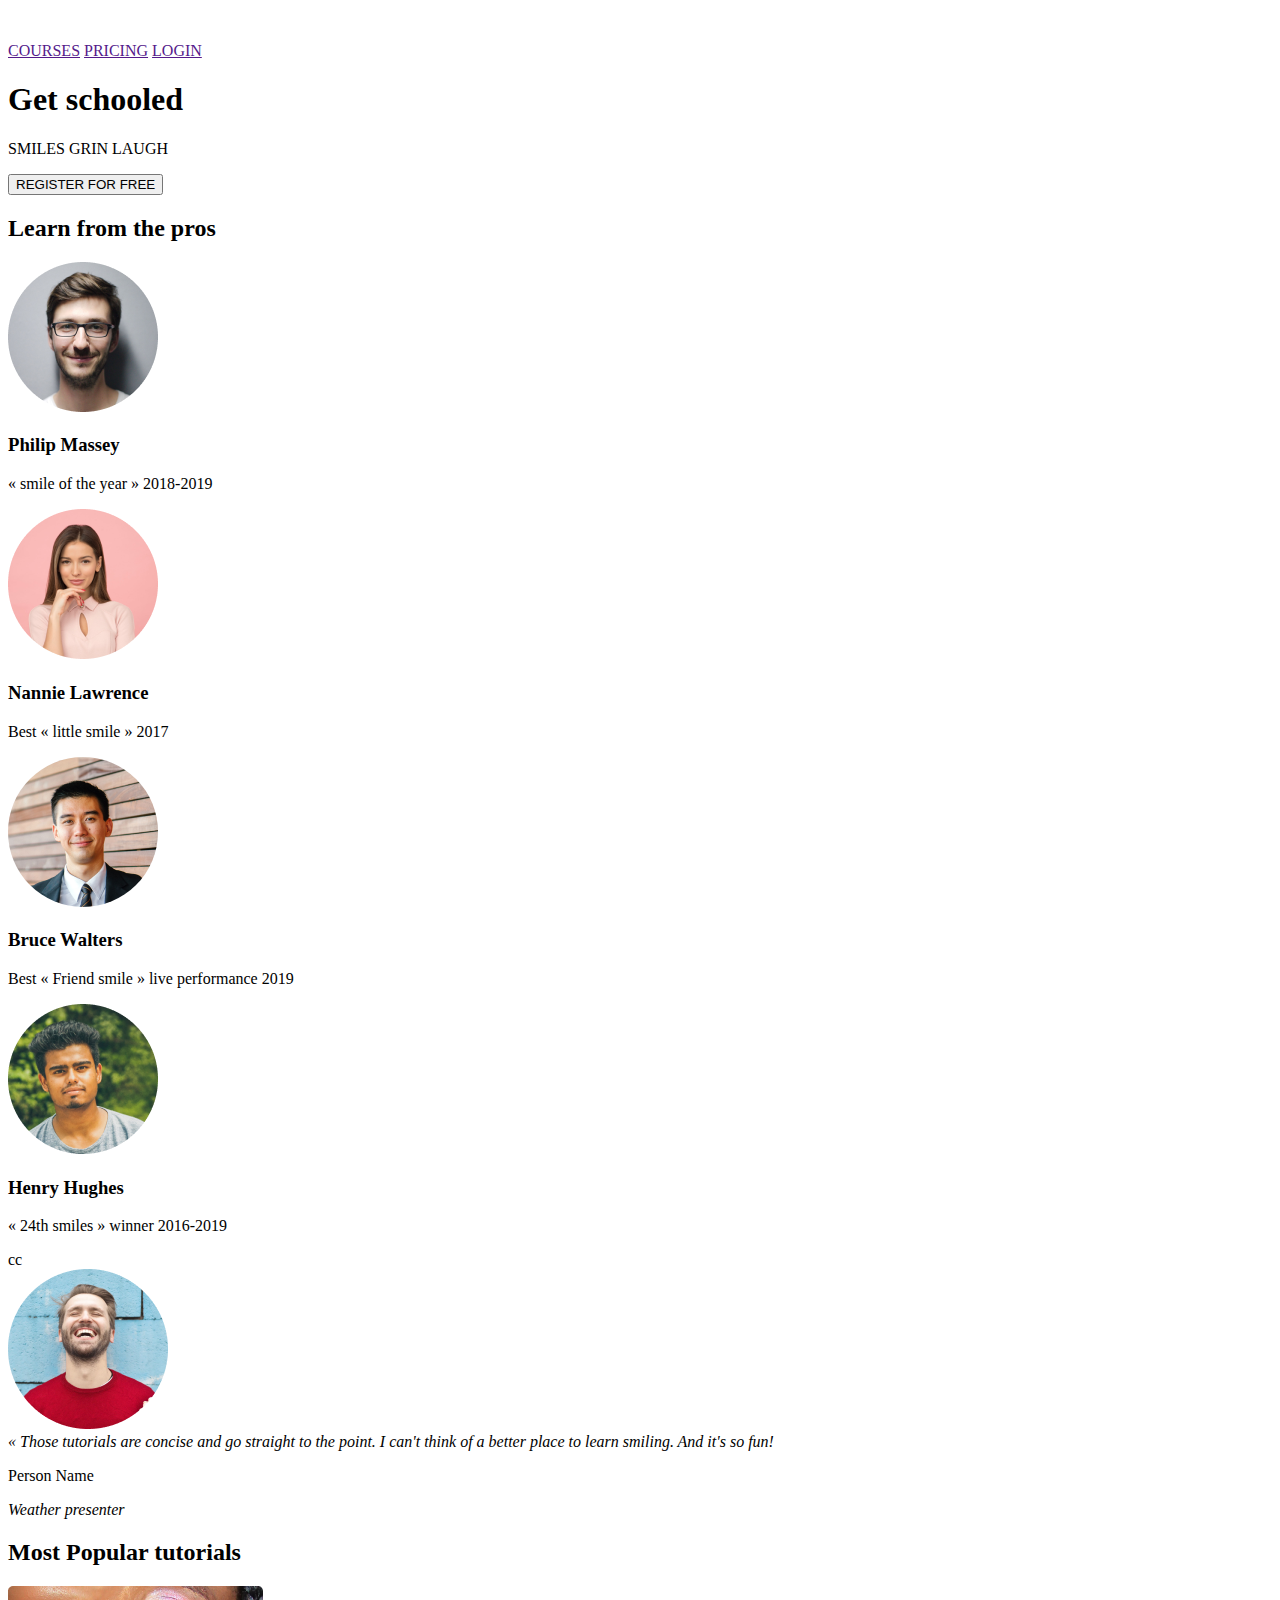
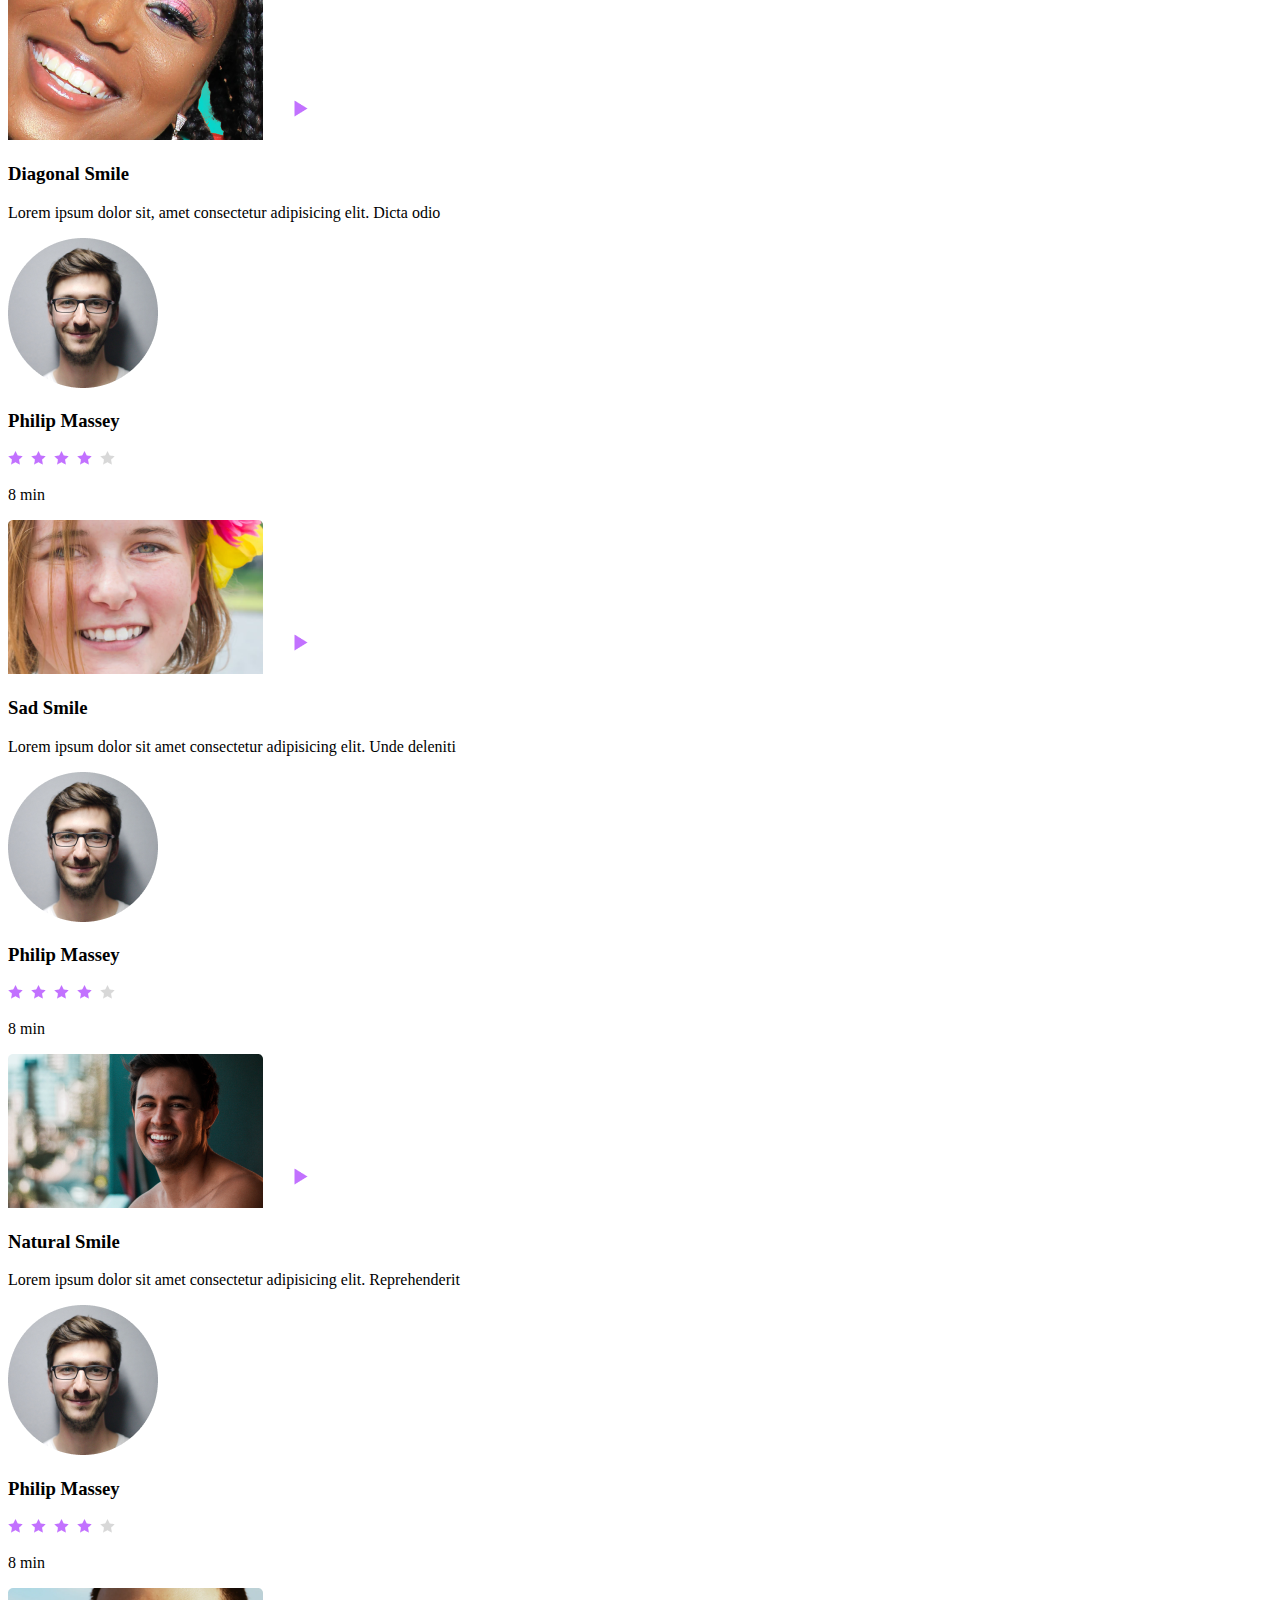
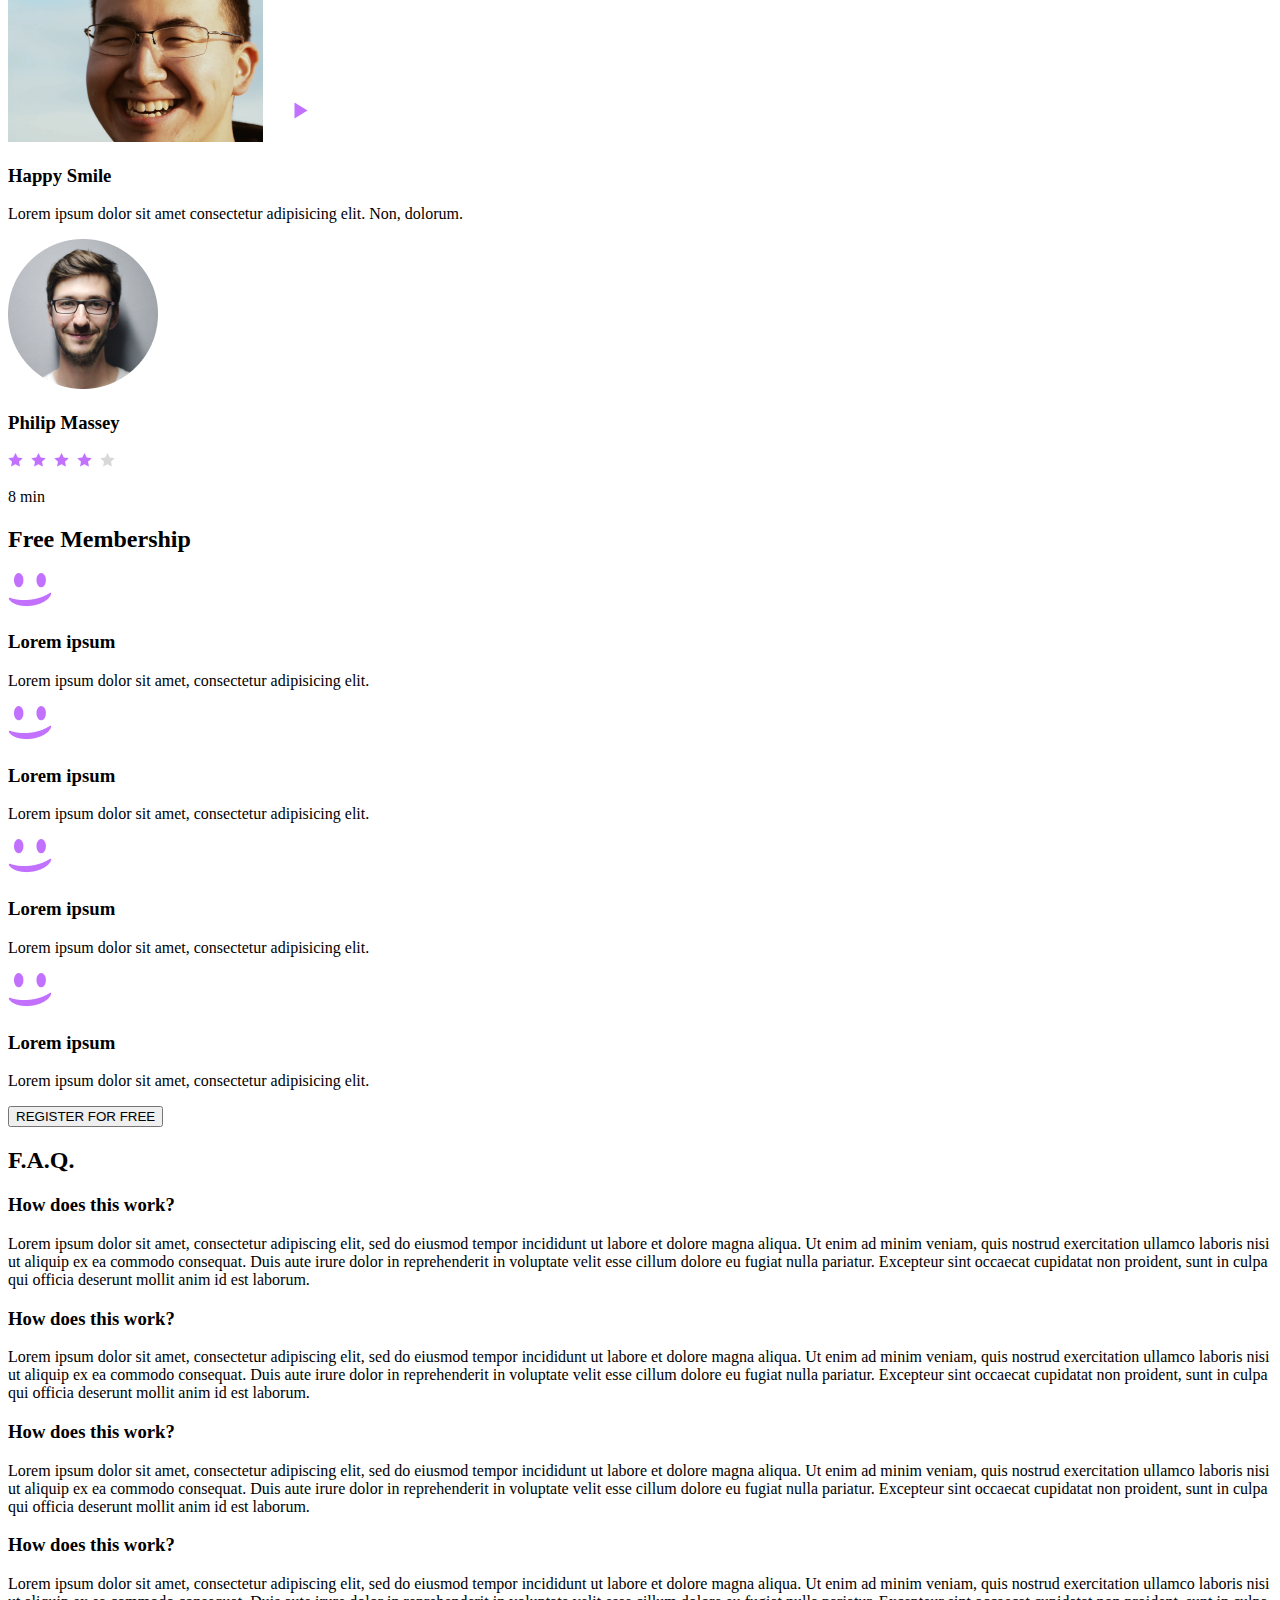
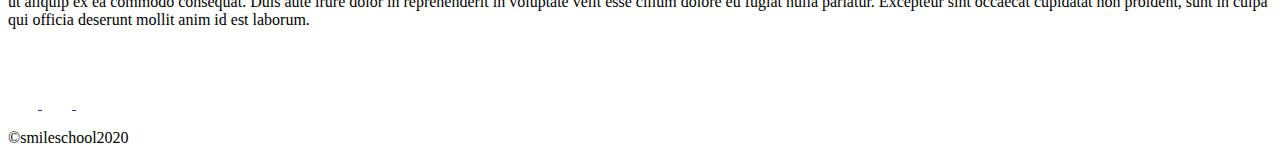
==== index.html @ b765df9d "added all the files needed to start css" ====
<!DOCTYPE html>
<html lang="en">
  <head>
    <meta charset="UTF-8" />
    <meta name="viewport" content="width=device-width, initial-scale=1.0" />
    <link rel="stylesheet" href="styles.css" />
    <title>CSS Advanced</title>
  </head>
  <body>
    <!-- Navigation Section -->
    <div class="banner">
      <header>
        <img src="image/logo.png" alt="" class="logo" />
        <nav>
          <a href="">COURSES</a>
          <a href="">PRICING</a>
          <a href="">LOGIN</a>
        </nav>
      </header>

      <!-- Header Section -->
      <div class="main">
        <section class="main1">
          <div>
            <h1>Get schooled</h1>
            <p class="sgl">SMILES GRIN LAUGH</p>
            <button class="first-button">REGISTER FOR FREE</button>
          </div>
          <div class="pro-sect">
            <h2 class="heading2">
              <span class="learn">Learn</span> from the pros
            </h2>
            <div class="pros">
              <div>
                <img src="image/1.png" alt="portrait-photo" />
                <h3 class="name">Philip Massey</h3>
                <p class="pro-content">« smile of the year » 2018-2019</p>
              </div>
              <div>
                <img src="image/3.png" alt="portrait-photo" />
                <h3 class="name">Nannie Lawrence</h3>
                <p class="pro-content">Best « little smile » 2017</p>
              </div>
              <div>
                <img
                  src="image/2.png"
                  alt="portrait-photo"
                  style="border-radius: 50%"
                />
                <h3 class="name">Bruce Walters</h3>
                <p class="pro-content">
                  Best « Friend smile » live performance 2019
                </p>
              </div>
              <div>
                <img src="image/4.png" alt="portrait-photo" />
                <h3 class="name">Henry Hughes</h3>
                <p class="pro-content">« 24th smiles » winner 2016-2019</p>
              </div>
            </div>
          </div>
        </section>
      </div>
    </div>
    <div class="blank">cc</div>

    <main>
      <!-- Testimonial Section -->
      <section id="testimonial-section">
        <div class="testimonial">
          <div>
            <img src="image/5.png" alt="smiling face" />
          </div>
          <div class="qcontent">
            <cite
              >« Those tutorials are concise and go straight to the point. I
              can't think of a better place to learn smiling. And it's so
              fun!</cite
            >
            <p class="qname">Person Name</p>
            <i class="qtitle">Weather presenter</i>
          </div>
        </div>
      </section>

      <!-- Tutorial Section -->
      <section class="tutorial-section">
        <h2 class="thead">
          Most <span class="popular">Popular</span> tutorials
        </h2>
        <div class="tutorial">
          <div class="smile">
            <div class="img-parent">
              <img src="image/9.png" alt="" class="image1" />
              <img src="image/play.png" alt="" class="image2" />
            </div>
            <div class="tutorial-content">
              <h3>Diagonal Smile</h3>
              <p class="lorem">
                Lorem ipsum dolor sit, amet consectetur adipisicing elit. Dicta
                odio
              </p>
              <div class="tutor">
                <img src="image/1(1).png" alt="" class="tutor-img" />
                <h3 class="tname">Philip Massey</h3>
              </div>
              <div class="rate-time">
                <img src="image/rating.png" alt="" class="rate" />
                <p class="time">8 min</p>
              </div>
            </div>
          </div>
          <div class="smile">
            <div class="img-parent">
              <img src="image/7.png" alt="" class="image1" />
              <img src="image/play.png" alt="" class="image2" />
            </div>
            <div class="tutorial-content">
              <h3>Sad Smile</h3>
              <p class="lorem">
                Lorem ipsum dolor sit amet consectetur adipisicing elit. Unde
                deleniti
              </p>
              <div class="tutor">
                <img src="image/1.png" alt="" class="tutor-img" />
                <h3 class="tname">Philip Massey</h3>
              </div>
              <div class="rate-time">
                <img src="image/rating.png" alt="" class="rate" />
                <p class="time">8 min</p>
              </div>
            </div>
          </div>
          <div class="smile">
            <div class="img-parent">
              <img src="image/8.png" alt="" class="image1" />
              <img src="image/play.png" alt="" class="image2" />
            </div>
            <div class="tutorial-content">
              <h3>Natural Smile</h3>
              <p class="lorem">
                Lorem ipsum dolor sit amet consectetur adipisicing elit.
                Reprehenderit
              </p>
              <div class="tutor">
                <img src="image/1(1).png" alt="" class="tutor-img" />
                <h3 class="tname">Philip Massey</h3>
              </div>
              <div class="rate-time">
                <img src="image/rating.png" alt="" class="rate" />
                <p class="time">8 min</p>
              </div>
            </div>
          </div>
          <div class="smile">
            <div class="img-parent">
              <img src="image/6.png" alt="" class="image1" />
              <img src="image/play.png" alt="" class="image2" />
            </div>
            <div class="tutorial-content">
              <h3>Happy Smile</h3>
              <p class="lorem">
                Lorem ipsum dolor sit amet consectetur adipisicing elit. Non,
                dolorum.
              </p>
              <div class="tutor">
                <img src="image/1(1).png" alt="" class="tutor-img" />
                <h3 class="tname">Philip Massey</h3>
              </div>
              <div class="rate-time">
                <img src="image/rating.png" alt="" class="rate" />
                <p class="time">8 min</p>
              </div>
            </div>
          </div>
        </div>
      </section>

      <!-- Membership Section -->
      <section class="membership-section">
        <h2 class="mhead"><span class="free">Free</span> Membership</h2>
        <div class="membership-content">
          <div class="membership">
            <img src="image/smile(1).png" alt="" />
            <h3 class="mshead">Lorem ipsum</h3>
            <p class="mscon">
              Lorem ipsum dolor sit amet, consectetur adipisicing elit.
            </p>
          </div>
          <div class="membership">
            <img src="image/smile(1).png" alt="" />
            <h3 class="mshead">Lorem ipsum</h3>
            <p class="mscon">
              Lorem ipsum dolor sit amet, consectetur adipisicing elit.
            </p>
          </div>
          <div class="membership">
            <img src="image/smile(1).png" alt="" />
            <h3 class="mshead">Lorem ipsum</h3>
            <p class="mscon">
              Lorem ipsum dolor sit amet, consectetur adipisicing elit.
            </p>
          </div>
          <div class="membership">
            <img src="image/smile(1).png" alt="" />
            <h3 class="mshead">Lorem ipsum</h3>
            <p class="mscon">
              Lorem ipsum dolor sit amet, consectetur adipisicing elit.
            </p>
          </div>
        </div>
        <button class="mbutton" type="submit">REGISTER FOR FREE</button>
      </section>

      <!-- F.A.Q Section -->
      <section class="faq-section">
        <h2 class="faqhead">F.A.Q.</h2>
        <div class="faq">
          <div class="faq-sec">
            <h3 class="fhead">How does this work?</h3>
            <p class="faq-con">
              Lorem ipsum dolor sit amet, consectetur adipiscing elit, sed do
              eiusmod tempor incididunt ut labore et dolore magna aliqua. Ut
              enim ad minim veniam, quis nostrud exercitation ullamco laboris
              nisi ut aliquip ex ea commodo consequat. Duis aute irure dolor in
              reprehenderit in voluptate velit esse cillum dolore eu fugiat
              nulla pariatur. Excepteur sint occaecat cupidatat non proident,
              sunt in culpa qui officia deserunt mollit anim id est laborum.
            </p>
          </div>
          <div class="faq-sec">
            <h3 class="fhead">How does this work?</h3>
            <p class="faq-con">
              Lorem ipsum dolor sit amet, consectetur adipiscing elit, sed do
              eiusmod tempor incididunt ut labore et dolore magna aliqua. Ut
              enim ad minim veniam, quis nostrud exercitation ullamco laboris
              nisi ut aliquip ex ea commodo consequat. Duis aute irure dolor in
              reprehenderit in voluptate velit esse cillum dolore eu fugiat
              nulla pariatur. Excepteur sint occaecat cupidatat non proident,
              sunt in culpa qui officia deserunt mollit anim id est laborum.
            </p>
          </div>
        </div>
        <div class="faq">
          <div class="faq-sec">
            <h3 class="fhead">How does this work?</h3>
            <p class="faq-con">
              Lorem ipsum dolor sit amet, consectetur adipiscing elit, sed do
              eiusmod tempor incididunt ut labore et dolore magna aliqua. Ut
              enim ad minim veniam, quis nostrud exercitation ullamco laboris
              nisi ut aliquip ex ea commodo consequat. Duis aute irure dolor in
              reprehenderit in voluptate velit esse cillum dolore eu fugiat
              nulla pariatur. Excepteur sint occaecat cupidatat non proident,
              sunt in culpa qui officia deserunt mollit anim id est laborum.
            </p>
          </div>
          <div class="faq-sec">
            <h3 class="fhead">How does this work?</h3>
            <p class="faq-con">
              Lorem ipsum dolor sit amet, consectetur adipiscing elit, sed do
              eiusmod tempor incididunt ut labore et dolore magna aliqua. Ut
              enim ad minim veniam, quis nostrud exercitation ullamco laboris
              nisi ut aliquip ex ea commodo consequat. Duis aute irure dolor in
              reprehenderit in voluptate velit esse cillum dolore eu fugiat
              nulla pariatur. Excepteur sint occaecat cupidatat non proident,
              sunt in culpa qui officia deserunt mollit anim id est laborum.
            </p>
          </div>
        </div>
      </section>
    </main>

    <!-- Footer Section -->
    <footer class="footer">
      <div class="footer-section">
        <div class="social-sec">
          <img src="image/logo.png" alt="" class="footer-logo" />
          <div>
            <a href="" class="social">
              <img src="image/Facebook_White-1.png" alt="" />
            </a>
            <a href="" class="social">
              <img src="image/Twitter_White-1.png" alt="" />
            </a>
            <a href="" class="social">
              <img src="image/Instagram_White-1.png" alt="" />
            </a>
          </div>
        </div>
        <p class="copyright">©smileschool2020</p>
      </div>
    </footer>
  </body>
</html>
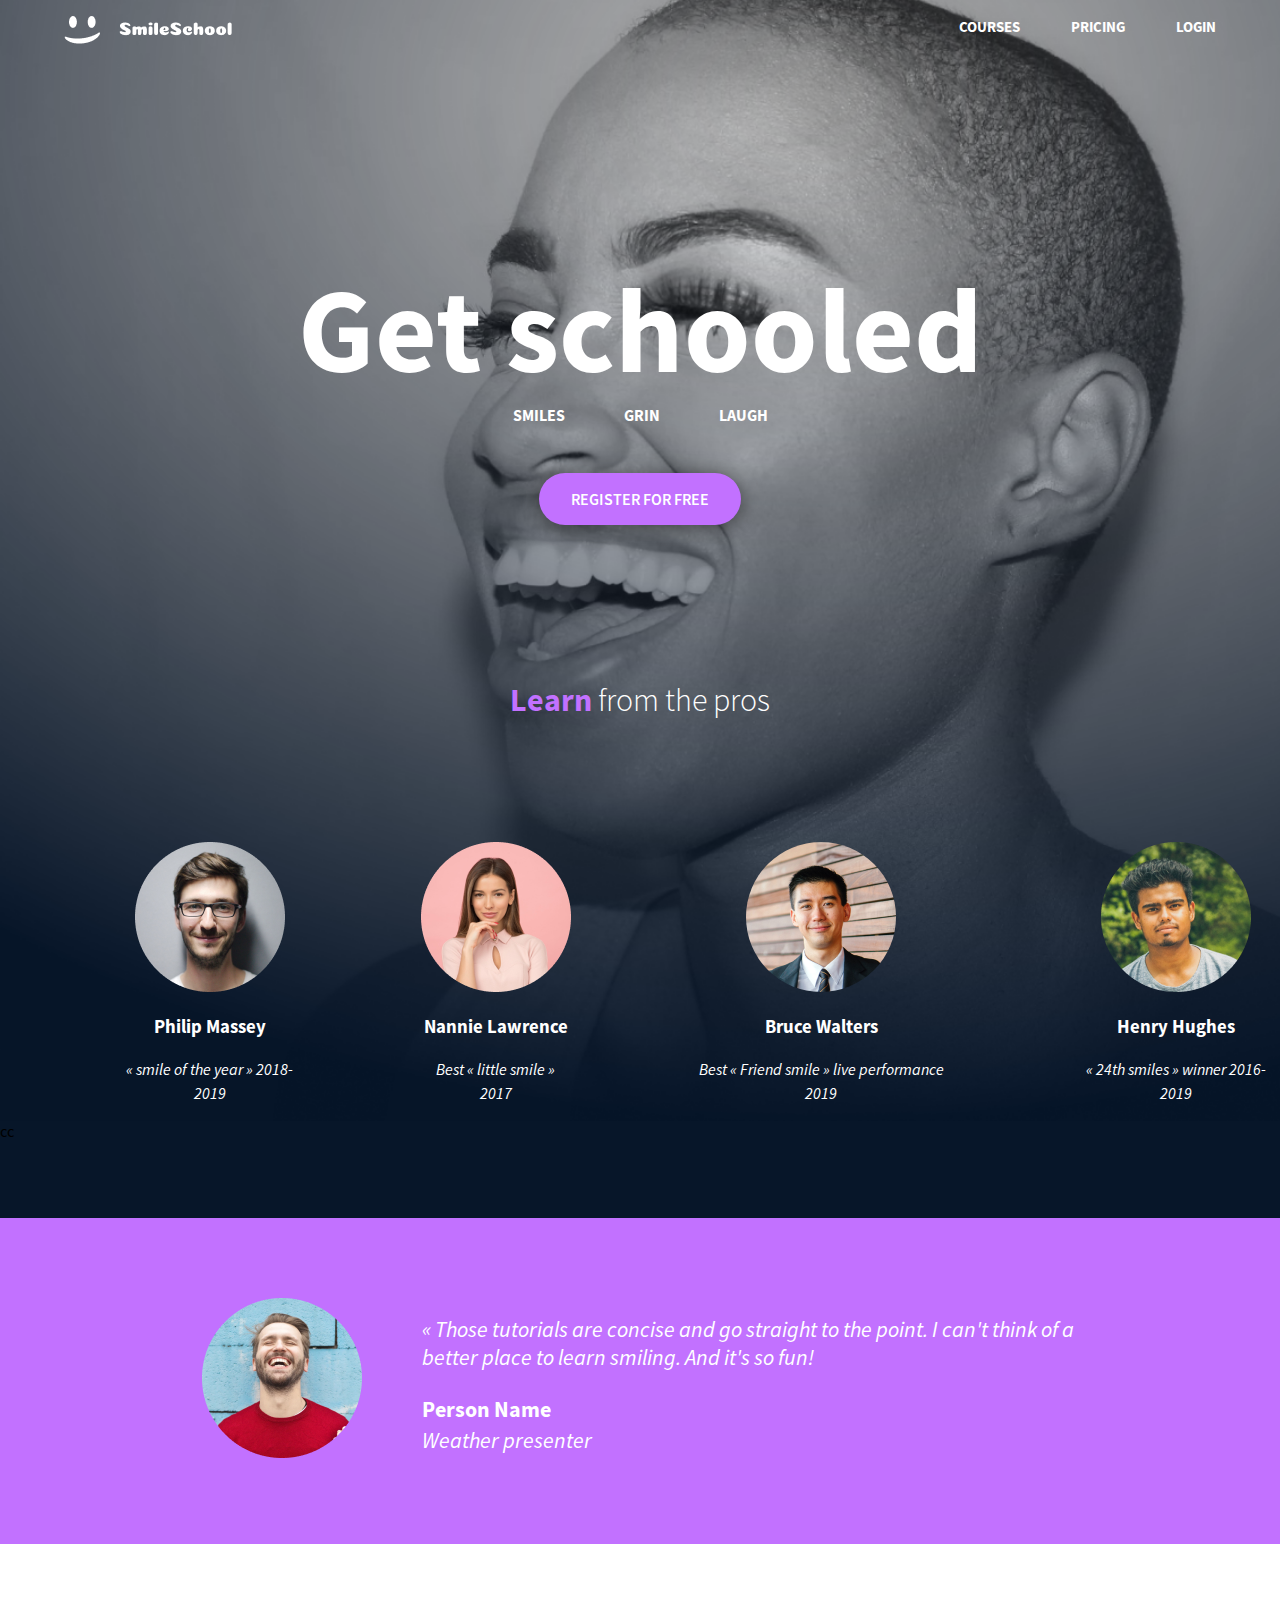
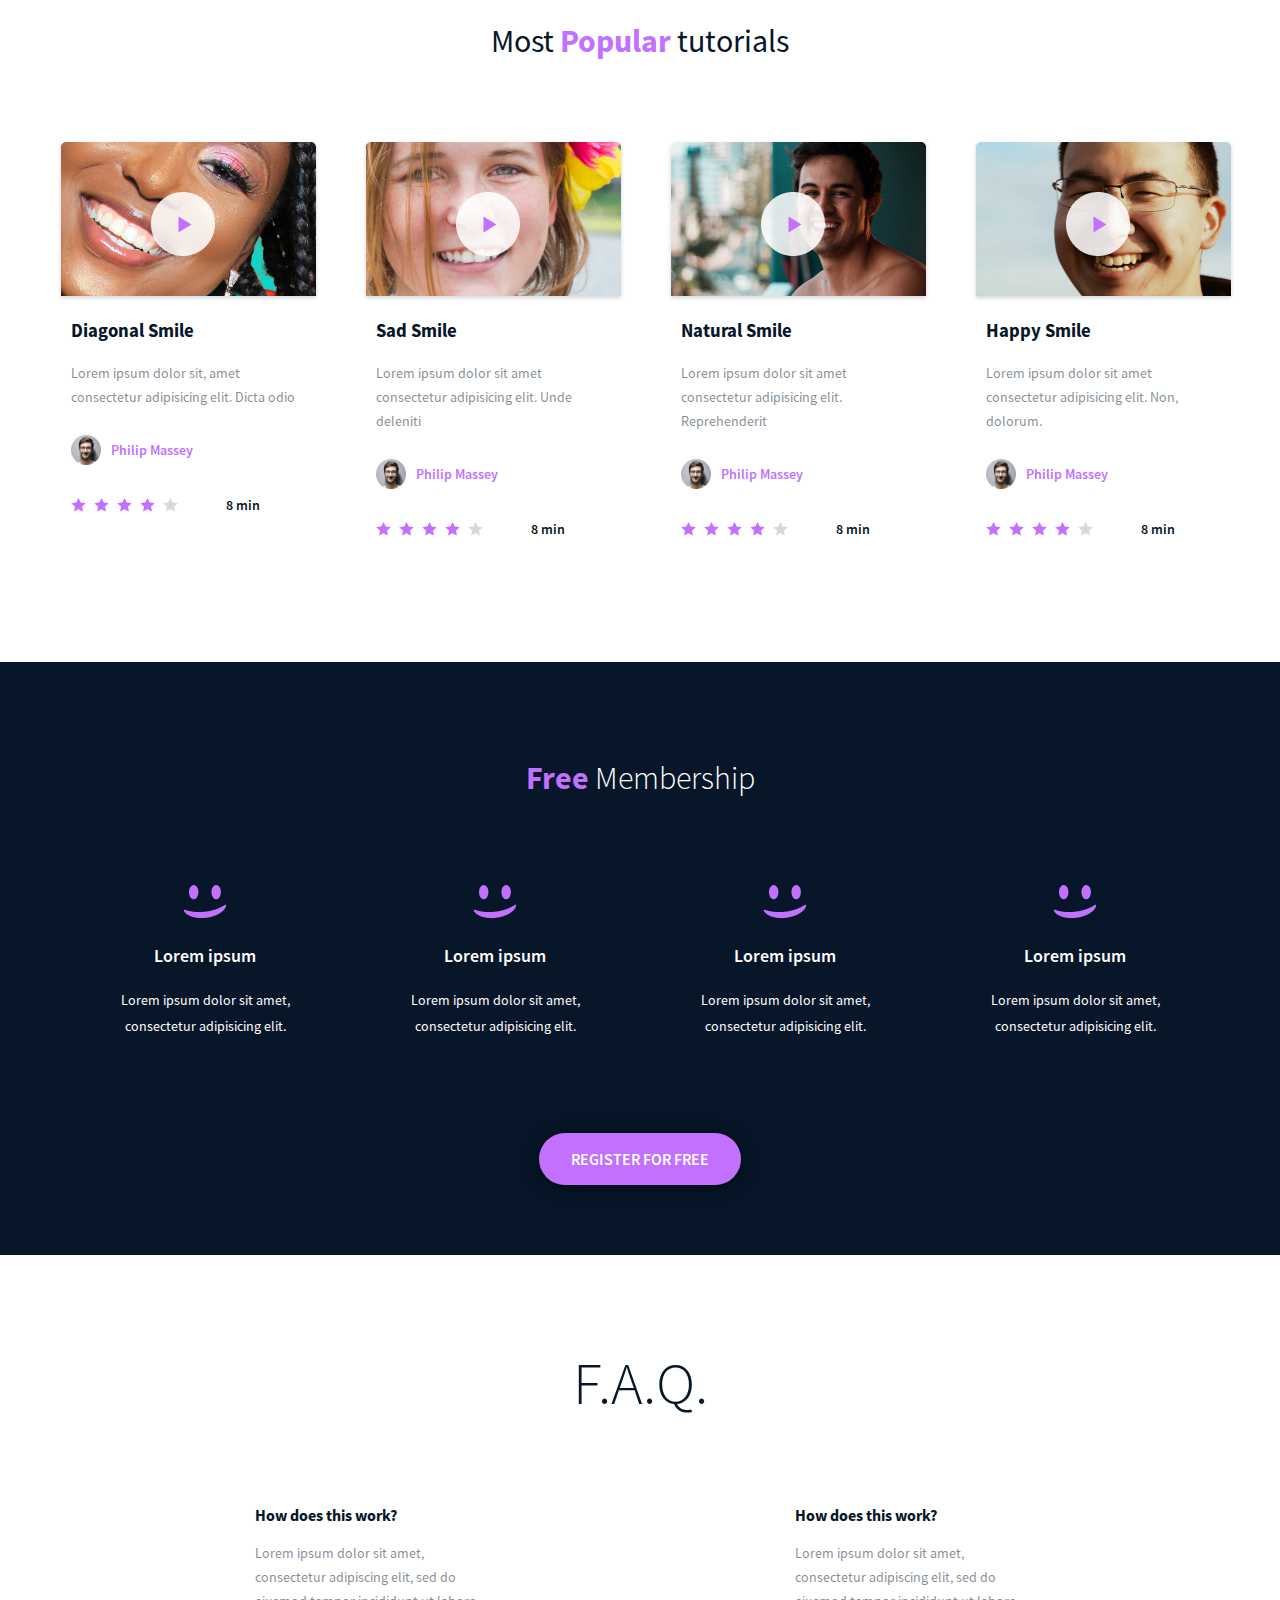
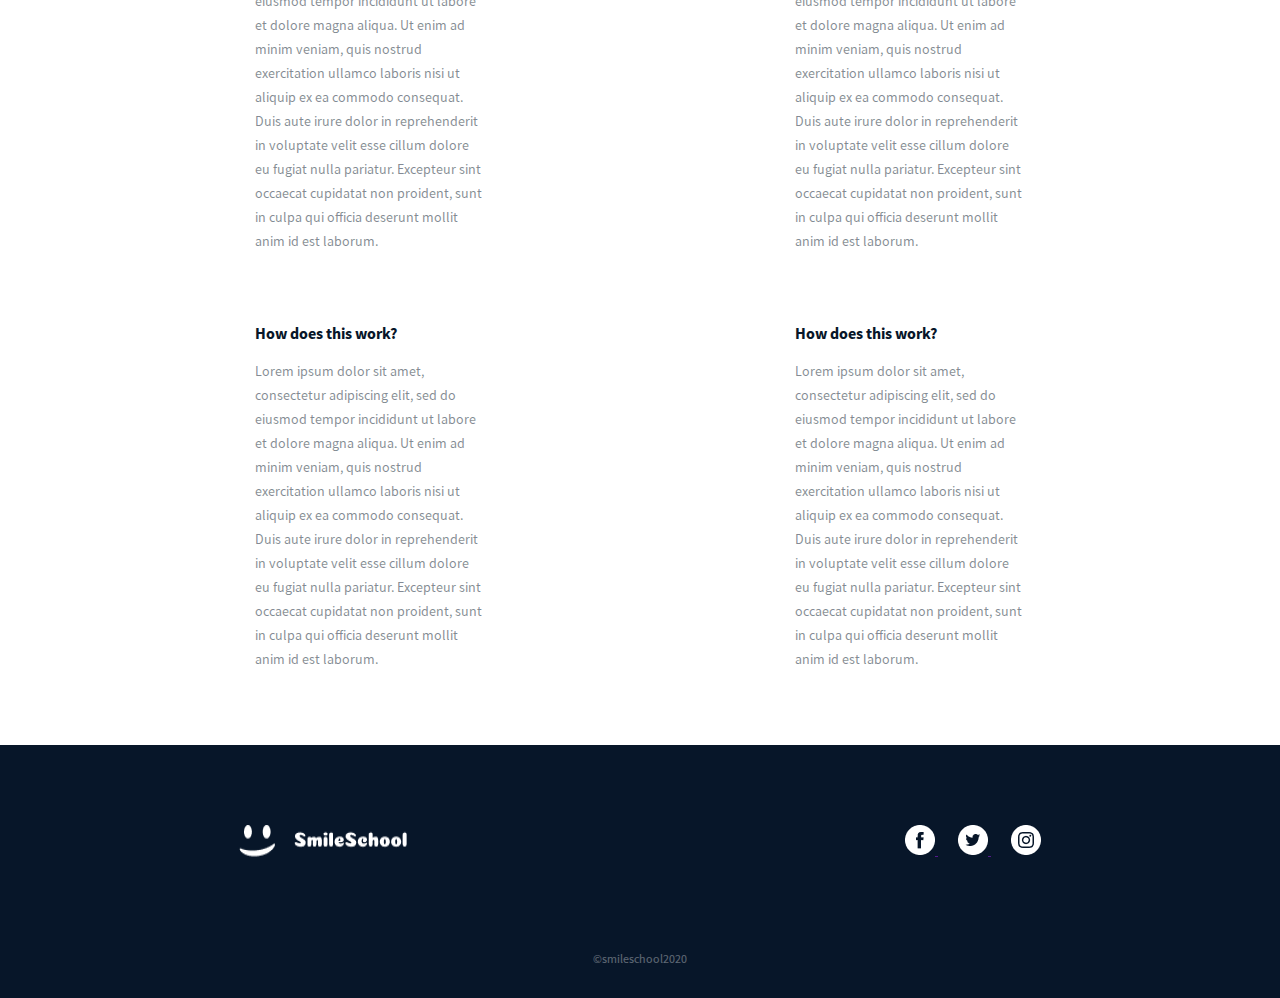
==== commit 08d779fc: "finished all the projects" ====
--- a/index.html
+++ b/index.html
@@ -65,7 +65,7 @@
     <div class="blank">cc</div>
 
     <main>
-      <!-- Testimonial Section -->
+      <!-- Testimonials Section -->
       <section id="testimonial-section">
         <div class="testimonial">
           <div>
--- a/styles.css
+++ b/styles.css
@@ -0,0 +1,524 @@
+@font-face {
+  font-family: "source-sans-pro";
+  src: url("source-sans-pro/SourceSansPro-Black.otf");
+  font-weight: 900;
+  font-style: normal;
+}
+
+@font-face {
+  font-family: "source-sans-pro";
+  src: url("source-sans-pro/SourceSansPro-Regular.otf");
+  font-weight: normal;
+  font-style: normal;
+}
+
+@font-face {
+  font-family: "source-sans-pro";
+  src: url("source-sans-pro/SourceSansPro-BlackIt.otf");
+  font-weight: 900;
+  font-style: italic;
+}
+
+@font-face {
+  font-family: "source-sans-pro";
+  src: url("source-sans-pro/SourceSansPro-Bold.otf");
+  font-weight: bold;
+  font-style: normal;
+}
+
+@font-face {
+  font-family: "source-sans-pro";
+  src: url("source-sans-pro/SourceSansPro-BoldIt.otf");
+  font-weight: bold;
+  font-style: italic;
+}
+
+@font-face {
+  font-family: "source-sans-pro";
+  src: url("source-sans-pro/SourceSansPro-ExtraLight.otf");
+  font-weight: 200;
+  font-style: normal;
+}
+
+@font-face {
+  font-family: "source-sans-pro";
+  src: url("source-sans-pro/SourceSansPro-ExtraLightIt.otf");
+  font-weight: 200;
+  font-style: italic;
+}
+
+@font-face {
+  font-family: "source-sans-pro";
+  src: url("source-sans-pro/SourceSansPro-It.otf");
+  font-weight: normal;
+  font-style: italic;
+}
+
+@font-face {
+  font-family: "source-sans-pro";
+  src: url("source-sans-pro/SourceSansPro-Light.otf");
+  font-weight: 300;
+  font-style: normal;
+}
+
+@font-face {
+  font-family: "source-sans-pro";
+  src: url("source-sans-pro/SourceSansPro-LightIt.otf");
+  font-weight: 300;
+  font-style: italic;
+}
+
+@font-face {
+  font-family: "source-sans-pro";
+  src: url("source-sans-pro/SourceSansPro-Semibold.otf");
+  font-weight: 600;
+  font-style: normal;
+}
+
+@font-face {
+  font-family: "source-sans-pro";
+  src: url("source-sans-pro/SourceSansPro-SemiboldIt.otf");
+  font-weight: 600;
+  font-style: italic;
+}
+
+:root {
+  --color-primary: #c271ff;
+  --color-light-black: #071629;
+  --color-white: #ffffff;
+  --color-black: #000000;
+  --color-gray: #d8d8d8;
+  --radial-gradient: #29303d00, #071629;
+
+  --primary-text-color: var(--color-white);
+  --secondary-text-color: var(--color-black);
+
+  --font-family-base: "Source Sans Pro";
+  --font-align: center;
+  --font-style: normal;
+
+  /* HEADER */
+
+  --header-width: 68.96rem;
+  --header-height: 1.84rem;
+  --header-font-family: var(--font-family-base);
+  --header-font-size: 0.93rem;
+  --header-menu-height: 0.75rem;
+  --header-menu-font-weight: 700;
+  --header-menu-line-height: normal;
+  --header-menu-font-style: var(--font-style);
+  --header-font-color: var(--color-white);
+
+  /* LOGO */
+
+  --logo-width: 10.44rem;
+  --logo-height: 1.84rem;
+
+  /* LINKS */
+
+  --link-text-color: var(--color-white);
+  --link-text-decoration: none;
+
+  /* MAIN */
+
+  --main-text-color: var(--color-white);
+  --main-font-family: var(--font-family-base);
+  --main-heading-font-size: 7.5rem;
+
+  /* BUTTON */
+  /* --button-width: 10.12rem; */
+  /* --button-height: 4.75rem; */
+  --button-font-size: 1rem;
+  --button-background-color: var(--color-primary);
+  --button-font-weight: 600;
+  --button-font-style: var(--font-style);
+  --button-line-height: normal;
+  --button-box-shadow: 0px 2px 20px 0px rgba(0, 0, 0, 0.5);
+  --button-text-color: var(--color-white);
+  --button-border-radius: 50px;
+}
+/* Base */
+
+*,
+*:before,
+*:after {
+  box-sizing: border-box;
+}
+
+html {
+  scroll-behavior: smooth;
+  font-family: "source-sans-pro";
+}
+
+body {
+  font-family: var(--font-family-base);
+  max-width: 120rem;
+  min-height: 100%;
+  margin: 0px;
+  padding: 0px;
+  font-family: "source-sans-pro";
+}
+
+button {
+  text-align: var(--font-align);
+  background-color: var(--button-background-color);
+  color: var(--button-text-color);
+  padding: 1rem 2rem;
+  border-radius: var(--button-border-radius);
+  box-shadow: var(--button-box-shadow);
+  border: none;
+  font-size: var(--button-font-size);
+  font-weight: 600;
+  font-family: "source-sans-pro";
+}
+
+/* Header And Banner */
+
+.banner {
+  background-image: url(image/Object.png);
+  background-size: cover;
+  background-repeat: no-repeat;
+  width: 100%;
+  display: flex;
+  flex-direction: column;
+  text-align: var(--font-align);
+  background-color: #071629;
+}
+
+header {
+  display: flex;
+  justify-content: space-between;
+  padding: 1rem 4rem;
+}
+
+nav > a {
+  color: var(--link-text-color);
+  text-decoration: var(--link-text-decoration);
+  font-weight: var(--header-menu-font-weight);
+  line-height: var(--header-menu-line-height);
+  font-style: var(--header-menu-font-style);
+  font-size: var(--header-font-size);
+  height: var(--header-menu-height);
+  padding-left: 3rem;
+}
+
+.main1 {
+  color: var(--main-text-color);
+  display: flex;
+  flex-direction: column;
+  justify-content: center;
+  align-items: center;
+}
+
+h1 {
+  font-size: 7.5rem;
+  text-align: center;
+  margin-bottom: 0rem;
+  margin-top: 12rem;
+  font-weight: 700;
+}
+
+.sgl {
+  margin-top: 0rem;
+  word-spacing: 3.5rem;
+  font-size: 1rem;
+  font-weight: 700;
+}
+
+.first-button {
+  margin-top: 2rem;
+}
+
+.pro-sect {
+  margin-top: 8rem;
+}
+
+.heading2 {
+  font-size: 2rem;
+  font-weight: 300;
+  font-style: normal;
+  line-height: normal;
+}
+
+.learn {
+  color: var(--color-primary);
+  font-weight: 700;
+}
+
+.pros {
+  display: flex;
+  flex-direction: row;
+  justify-content: space-around;
+
+  text-align: var(--font-align);
+  align-items: flex-start;
+  padding-top: 6rem;
+}
+
+.pros > div {
+  padding-left: 7rem;
+}
+
+.pros > div.name {
+  line-height: 1.69rem;
+  font-size: 1.125rem;
+  font-weight: 900;
+}
+
+.pro-content {
+  line-height: 1.5rem;
+  font-size: 1rem;
+  font-style: italic;
+  font-weight: 400;
+}
+
+.blank {
+  background-color: #071629;
+  width: 100%;
+  margin-top: 0rem;
+  padding-top: 0rem;
+  height: 6.1rem;
+}
+/* TESTIMONIALS SECTION */
+
+#testimonial-section {
+  width: 100%;
+  background-color: var(--color-primary);
+}
+
+.testimonial {
+  padding: 80px 0px;
+  display: flex;
+  justify-content: center;
+  align-items: center;
+  color: var(--color-white);
+  font-size: 1.375rem;
+  text-align: left;
+}
+
+.qcontent {
+  width: 56%;
+  padding-left: 60px;
+  margin-top: 7px;
+}
+
+.qname {
+  font-weight: 700;
+  line-height: 2.1rem;
+  margin-bottom: 0px;
+}
+
+.qtitle {
+  font-weight: 400;
+  line-height: 0rem;
+  font-style: italic;
+  padding-top: 0px;
+}
+
+.img-parent {
+  position: relative;
+  top: 0;
+  left: 0;
+}
+
+.image1 {
+  position: relative;
+  top: 0;
+  left: 0;
+  box-shadow: 0px 2px 4px 0px rgba(7, 22, 41, 0.18);
+}
+
+.image2 {
+  position: absolute;
+  top: 50px;
+  left: 90px;
+}
+
+.tutorial-section {
+  width: 100%;
+  display: flex;
+  flex-direction: column;
+  justify-content: center;
+  align-items: center;
+  padding-bottom: 100px;
+}
+
+.thead {
+  text-align: center;
+  font-size: 32px;
+  font-family: "source-sans-pro";
+  font-weight: 400;
+  color: var(--color-light-black);
+  padding: 50px 0px;
+}
+
+.popular {
+  color: var(--color-primary);
+  font-weight: 700;
+}
+
+.tutorial {
+  display: flex;
+  justify-content: space-around;
+  align-items: space-around;
+  text-align: left;
+  padding: 5px 30px;
+}
+
+.smile {
+  width: 20%;
+  font-weight: 700;
+  font-size: 16px;
+  color: #071629;
+  font-family: "source-sans-pro";
+}
+
+.tutorial-content {
+  padding: 0px 10px;
+}
+
+.lorem {
+  font-size: 14px;
+  font-weight: 400;
+  line-height: 24px;
+  color: rgba(7, 22, 41, 0.5);
+}
+
+.tutor {
+  display: flex;
+  align-items: center;
+}
+
+.tutor-img {
+  width: 30px;
+  height: 30px;
+}
+
+.tname {
+  font-size: 14px;
+  font-weight: 600;
+  line-height: 27px;
+  color: var(--color-primary);
+  padding-left: 10px;
+}
+
+.rate-time {
+  display: flex;
+  justify-content: space-between;
+  align-items: center;
+}
+
+.time {
+  padding-right: 35px;
+  font-size: 14px;
+  font-weight: 600;
+  line-height: 27px;
+}
+.membership-section {
+  background-color: #071629;
+  width: 100%;
+  color: var(--color-white);
+  display: flex;
+  flex-direction: column;
+  justify-content: center;
+  align-items: center;
+  padding: 70px 50px;
+}
+
+.mhead {
+  font-size: 32px;
+  font-weight: 300;
+}
+
+.free {
+  color: var(--color-primary);
+  font-weight: 700;
+}
+
+.membership-content {
+  display: flex;
+  justify-content: space-around;
+  align-items: space-around;
+  text-align: center;
+  margin: 60px 10px;
+}
+
+.membership {
+  padding: 0px 60px;
+}
+
+.mshead {
+  font-size: 18px;
+  font-weight: 600;
+  line-height: 26px;
+}
+
+.mscon {
+  font-size: 14px;
+  font-weight: 400;
+  line-height: 26px;
+}
+
+.mbutton {
+  margin-top: 20px;
+}
+.faq-section {
+  display: flex;
+  flex-direction: column;
+  justify-content: center;
+  align-items: center;
+  padding: 40px 80px;
+  color: #071629;
+}
+
+.faq {
+  display: flex;
+  justify-content: space-around;
+  align-items: flex-start;
+  padding: 0px 20px;
+}
+
+.faq-sec {
+  margin: 20px 80px;
+  padding: 0px 75px;
+}
+
+.fhead {
+  font-size: 16px;
+  font-weight: 700;
+}
+
+.faq-con {
+  font-size: 14px;
+  font-weight: 400;
+  line-height: 24px;
+  color: #07162980;
+}
+
+.faqhead {
+  font-size: 60px;
+  font-weight: 300;
+}
+footer {
+  background-color: #071629;
+  padding-top: 80px;
+  padding-bottom: 20px;
+}
+
+.social-sec {
+  display: flex;
+  justify-content: space-around;
+}
+
+.social {
+  padding-left: 20px;
+}
+
+.copyright {
+  text-align: center;
+  font-size: 12px;
+  font-weight: 400;
+  opacity: 0.3517;
+  padding-top: 80px;
+  color: var(--color-white);
+}
